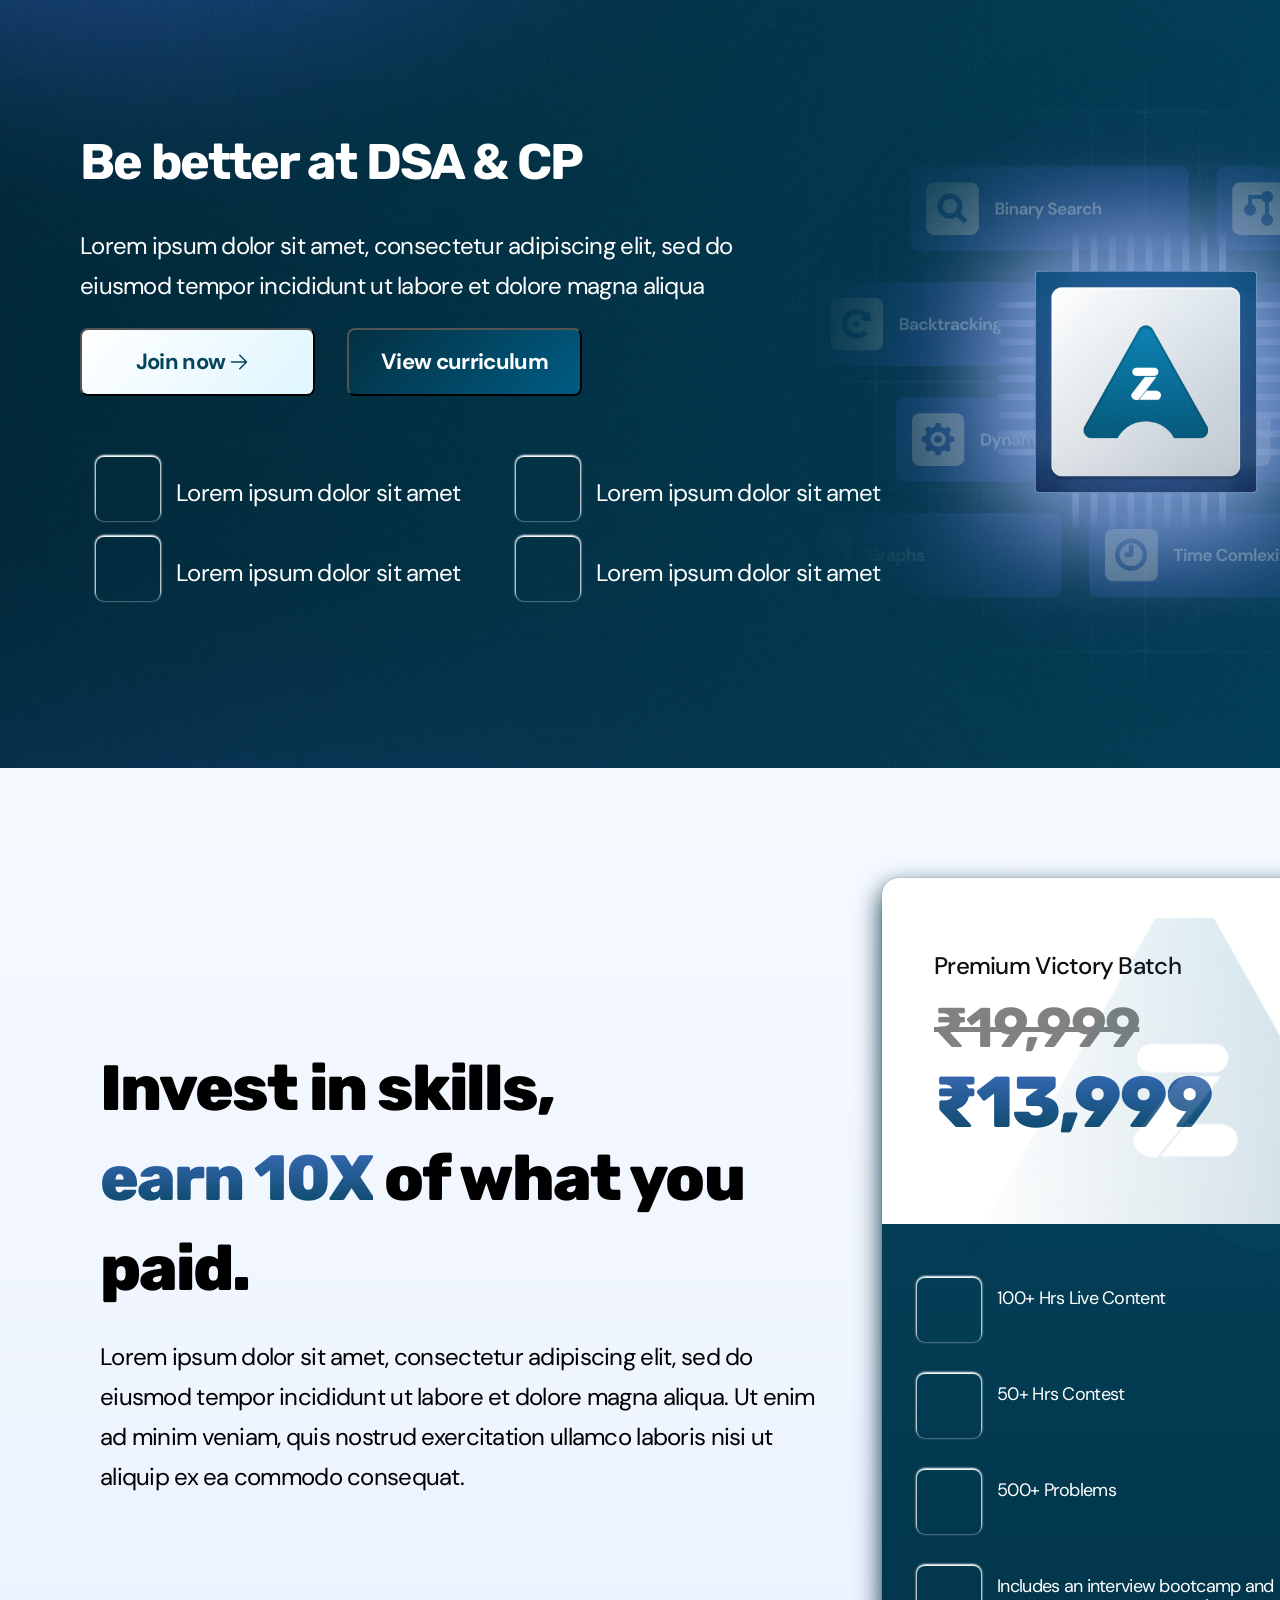
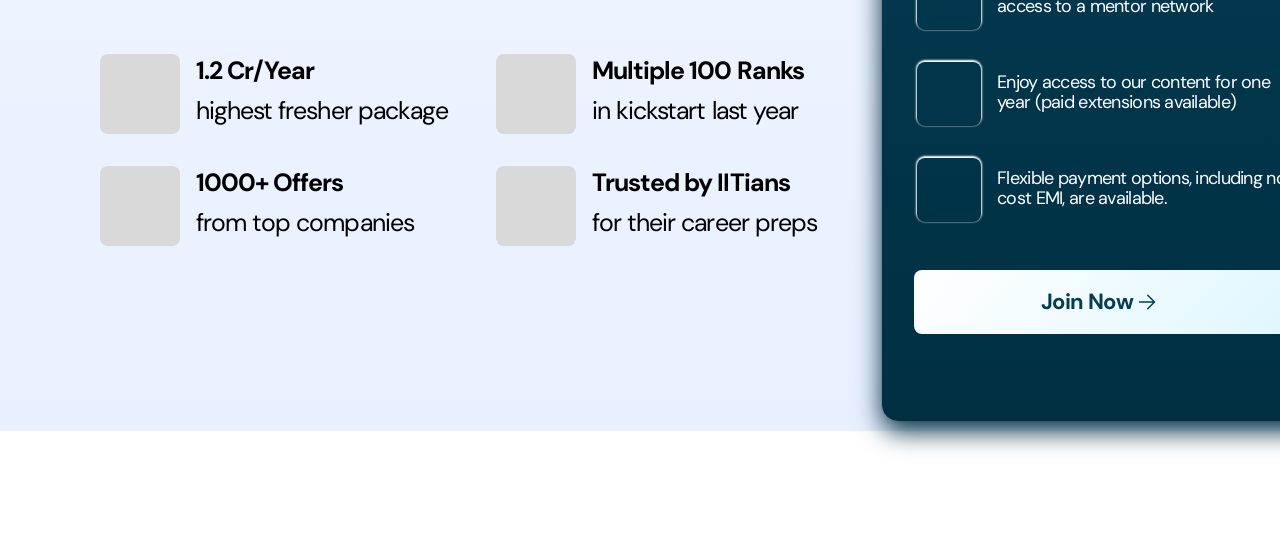
==== Day3/Algozenith/index.html @ bf8a2db0 "Add files via upload" ====
<!DOCTYPE html>
<html lang="en">
    <head>
        <meta charset="UTF-8">
        <meta name="viewport" content="width=device-width, initial-scale=1.0">
        <title>Document</title>
        <link rel="shortcut icon"
    href="https://external-content.duckduckgo.com/iu/?u=https%3A%2F%2Fwww.pngmart.com%2Ffiles%2F13%2FAvengers-A-Letter-Logo-Transparent-Background.png&f=1&nofb=1&ipt=1175922a70cca407816d7d66a7e0576eb1d2d3664b21c35c232c0d2d3e476afa&ipo=images"
    type="image/x-icon">
        <link rel="stylesheet" href="res5.css">
        <link rel="preconnect" href="https://fonts.googleapis.com">
        <link rel="preconnect" href="https://fonts.gstatic.com" crossorigin>
        <link href="https://fonts.googleapis.com/css2?family=Rubik:wght@700&display=swap" rel="stylesheet">
        <link href="https://fonts.googleapis.com/css2?family=DM+Sans&display=swap" rel="stylesheet">


    </head>
    <body>
        <div class="upper-div">
            <div class="text-div">
                <div class="ins-text-div">
                    <h1 class="top-h1">Be better at DSA & CP</h1>
                    <p class="lor-para">Lorem ipsum dolor sit amet, consectetur adipiscing elit, sed do eiusmod tempor incididunt ut labore et dolore magna aliqua</p>
                    <div class="join-button">
                        <button class="join">Join now
                            <svg class="arrow" xmlns="http://www.w3.org/2000/svg" height="1.5rem" width="2.5rem" viewbox="0 0 24 24" fill="currentColor" class="w-6 h-6">
                                <path fill-rule="evenodd" d="M3.75 12a.75.75 0 01.75-.75h13.19l-5.47-5.47a.75.75 0 011.06-1.06l6.75 6.75a.75.75 0 010 1.06l-6.75 6.75a.75.75 0 11-1.06-1.06l5.47-5.47H4.5a.75.75 0 01-.75-.75z" clip-rule="evenodd"/>
                            </svg>
                        </button>
                        <button class="join2">View curriculum</button>
                    </div>
                    <div class="four-buttons-div">
                        <div class="left-two">
                            <div class="small-para">
                                <div class="small-box"></div>
                                <div class="small-para-div">
                                    <p>Lorem ipsum dolor sit amet</p>
                                </div>
                            </div>
                            <div class="small-para">
                                <div class="small-box"></div>
                                <div class="small-para-div">
                                    <p>Lorem ipsum dolor sit amet</p>
                                </div>
                            </div>
                        </div>
                        <div class="right-two">
                            <div class="small-para">
                                <div class="small-box"></div>
                                <div class="small-para-div">
                                    <p>Lorem ipsum dolor sit amet</p>
                                </div>
                            </div>
                            <div class="small-para">
                                <div class="small-box"></div>
                                <div class="small-para-div">
                                    <p>Lorem ipsum dolor sit amet</p>
                                </div>
                            </div>
                        </div>
                    </div>
                </div>
            </div>
            <div class="img-div">
                <img class="a-img" src="Group 271.png" alt="groupu271"/>
            </div>
        </div>
        <div class="lower-div">
            <div class="text-sec-div">
                <div class="text-inside">
                    <div class="X-text">
                        Invest in skills,<br/><a class="earn">earn 10X</a>
                        of what you paid.
                    </div>
                    <div class="lor-text-2">
                        <p>Lorem ipsum dolor sit amet, consectetur adipiscing elit, sed do eiusmod tempor incididunt ut labore et dolore magna aliqua. Ut enim ad minim veniam, quis nostrud exercitation ullamco laboris nisi ut aliquip ex ea commodo consequat.</p>
                    </div>
                    <div class="four-box-more">
                        <div class="four-left-div">
                            <div class="four-left-div-flex">
                                <div class="four-box-small"></div>
                                <p>
                                    <a class="one-point">1.2 Cr/Year
                                    </a><br/>
                                    highest fresher package</p>
                            </div>
                            <div class="four-left-div-flex">
                                <div class="four-box-small"></div>
                                <p>
                                    <a class="one-point">1000+ Offers</a><br/>
                                    from top companies</p>
                            </div>
                        </div>
                        <div class="four-right-div">
                            <div class="four-left-div-flex">
                                <div class="four-box-small"></div>
                                <p>
                                    <a class="one-point">Multiple 100 Ranks
                                    </a><br/>
                                    in kickstart last year</p>
                            </div>
                            <div class="four-left-div-flex">
                                <div class="four-box-small"></div>
                                <p>
                                    <a class="one-point">Trusted by IITians</a><br/>
                                    for their career preps</p>
                            </div>
                        </div>
                    </div>
                </div>
            </div>
            <div class="pricing-div">
                <div class="premium-vict-batch">
                    <div class="premi-top">
                        <img src="Frame 215.png" alt=""/>
                        <div class="amount">
                            <p>Premium Victory Batch</p>
                            <h2 class="ninteen">₹19,999</h2>
                            <h2 class="thrteen">₹13,999</h2>
                        </div>
                    </div>
                    <div class="below-pricing-div">
                        <div class="small-para below">
                            <div class="small-box"></div>
                            <div class="new-small-box">
                                <p class="new-check-para">100+ Hrs Live Content</p>
                            </div>
                        </div>
                        <div class="small-para below">
                            <div class="small-box"></div>
                            <div class="new-small-box">
                                <p class="new-check-para">50+ Hrs Contest</p>
                            </div>
                        </div>
                        <div class="small-para below">
                            <div class="small-box"></div>
                            <div class="new-small-box">
                                <p class="new-check-para">500+ Problems</p>
                            </div>
                        </div>
                        <div class="small-para below">
                            <div class="small-box"></div>
                            <div class="new-small-box">
                                <p class="new-check-para">Includes an interview bootcamp and access to a mentor network</p>
                            </div>
                        </div>
                        <div class="small-para below">
                            <div class="small-box"></div>
                            <div class="new-small-box">
                                <p class="new-check-para">Enjoy access to our content for one year (paid extensions available)</p>
                            </div>
                        </div>
                        <div class="small-para below">
                            <div class="small-box"></div>
                            <div class="new-small-box">
                                <p class="new-check-para">Flexible payment options, including no-cost EMI, are available.</p>
                            </div>
                        </div>
                    </div>
                    <div class="but-below">Join Now <svg class="arrow" xmlns="http://www.w3.org/2000/svg" height="1.5rem" width="2.5rem" viewbox="0 0 24 24" fill="currentColor" class="w-6 h-6">
                        <path fill-rule="evenodd" d="M3.75 12a.75.75 0 01.75-.75h13.19l-5.47-5.47a.75.75 0 011.06-1.06l6.75 6.75a.75.75 0 010 1.06l-6.75 6.75a.75.75 0 11-1.06-1.06l5.47-5.47H4.5a.75.75 0 01-.75-.75z" clip-rule="evenodd"/>
                    </svg></div>
                </div>
            </div>
        </div>
    </body>
</html>
---- Day3/Algozenith/res5.css ----
body{
    margin: 0px 0px;
    font-size: 1.125rem;
    font-weight: 300;
    width: 100%;
    overflow-x: hidden;
    
}
.upper-div{
   
    width: 100%;
/*     width: 1600px; */
   background-image: url(Laptop\ &\ BG.png);
    display: flex;
    flex-direction: row;
    object-fit: cover;
}


.top-h1{
    color: #FFF;
    font-size: 50px;
    font-family: 'Rubik', sans-serif;
    font-weight: 700;
    line-height: 4rem;
    letter-spacing: -2.16px;
    word-spacing: 1px;
    margin-bottom: 32px;
}

.ins-text-div{
    /* display: flex;
    flex-direction: column;
    align-items: center;
    justify-content: center; */
    width: 100%;
    height: 100%;
    padding-left: 5rem;
    padding-top: 6rem;
}
.text-div{
    width: 60%;
    
}
.img-div{
    width: 40%;
   

}
.a-img{
    width: 755px;
    height: 763px;
    flex-shrink: 0;
    object-fit: cover;
   
}
.lor-para{
    display: flex;
width: 744px;
height: 78.143px;
flex-direction: column;
flex-shrink: 0;
color: #FFF;
font-size: 1.5rem;
font-family: 'DM Sans', sans-serif;
font-style: normal;
font-weight: 400;
line-height: 40px;
letter-spacing: -0.72px;

}

.join-button{
   
    display: flex;
    /* justify-content: space-between;
    width: 600px; */
    margin-bottom: 53px;
}
.join-button button{
text-align: center;
font-size: 22px;
font-family: 'DM Sans', sans-serif;
font-style: normal;
font-weight: 700;
line-height: 48px;
letter-spacing: -0.66px;
}
.join{
    color: #05445E;
    display: flex;
width: 235px;
padding: 8px 20px;
justify-content: center;
align-items: center;
gap: 10px;
border-radius: 8px;
background: linear-gradient(133deg, #FFF 0%, #DFF6FF 100%);
margin-right: 32px;
}
.arrow{
    margin-left: -1rem;
}
.join2{
    border-radius: 8px;
background: linear-gradient(135deg, #033042 0%, #005C83 100%);
    color: #FFF;
    text-align: center;
    font-size: 22px;
    font-family: 'DM Sans', sans-serif;
    font-style: normal;
    font-weight: 500;
    line-height: 48px;
    letter-spacing: -0.66px;
    display: flex;
width: 235px;
padding: 8px 20px;
justify-content: center;
align-items: center;
gap: 10px;
}
.four-buttons-div{
   
    width: 800px;
    height: 160px;
    flex-shrink: 0;
    display: flex;
}
.left-two{
  margin-right: 2rem;
}
.right-two{
 
}
.small-para{
    display: flex;
}
.small-para-div{
    display: flex;
width: 292px;
height: 39.072px;
flex-direction: column;
flex-shrink: 0;
}
.small-para-div p{
    color: #FFF;
font-size: 24px;
font-family: 'DM Sans', sans-serif;
font-style: normal;
font-weight: 400;
line-height: 40px;
letter-spacing: -0.72px;
}
.small-box{
    width: 64px;
height: 64px;
flex-shrink: 0;
border-radius: 8px;
border-width: 1px;

box-shadow: 0px -1px 2px 1px #fff;
margin: 0.5rem 1rem;

}


/* *************lower section***********/ 


.lower-div{
    max-width: 1920px;
    width: 100%;
    margin: 0 auto;
    background-image: url(graph.png),linear-gradient(#F6FAFF, #E8F0FF);
    display: flex;
    flex-direction: row;
    margin-bottom: 102px;
}
.text-sec-div{
    width: 65%;
   
    height: 100%;
    padding-bottom: 177px;
}

.text-inside{
     padding-left: 100px;
      width: 100%;
      height: 100%;
      
   
}
.X-text{
   
width: 744px;
flex-shrink: 0;
color: #000;
font-size: 64px;
font-family: 'Rubik', sans-serif;
font-style: normal;
font-weight: 800;
line-height: 90px;
letter-spacing: -1.92px;

margin-top: 275px;

}
.earn{
    background: -webkit-linear-gradient(#3F6FC1, #05445E);
    -webkit-background-clip: text;
    -webkit-text-fill-color: transparent;
}
.lor-text-2{
    display: flex;
width: 744px;
flex-direction: column;
flex-shrink: 0;

margin-bottom: 133px;
}
.lor-text-2 p{
    color: #000;
font-size: 24px;
font-family: DM Sans;
font-style: normal;
font-weight: 400;
line-height: 40px;
letter-spacing: -0.72px;
}
.four-box-more{
    width: 792px;
height: 200px;
flex-shrink: 0;

display: flex;
flex-direction: row;
}
.four-left-div{
    width: 50%;
    
}
.four-right-div{
    width: 50%;
   
}
.four-box-small{
    width: 80px;
    height: 80px;
    flex-shrink: 0;
    border-radius: 8px;
    background: #D9D9D9;
}
.four-left-div-flex{
    display: flex;
  margin-bottom: 10px;
}
.four-left-div-flex p{
    color: #000;
font-size: 25px;
font-family: 'DM Sans', sans-serif;
font-style: normal;
font-weight: 400;
line-height: 40px;
letter-spacing: -0.96px;
margin-left: 1rem;
margin-top: -0.2rem;

}
.one-point{
    font-weight: 700;

}
.pricing-div{
    width: 35%;
    height: 100%; 
    padding-top: 110px;
    padding-right: 50px;
    padding-left: 50px;
}
.premium-vict-batch{
    width: 450px;
height: 1143px;
display: flex;
flex-direction: column;
border-radius: 16px;
background: linear-gradient(180deg, #05445E 0%, #002F42 100%);
padding:0 0 0 0;
/* position: relative; */
box-shadow: #002F42 0px 10px 26px 0px, rgba(0, 0, 0, 0.06) 0px 0px 0px 1px;
}
.premi-top{
    width: 430px;
height: 279px;
flex-shrink: 0;
border-radius: 16px 16px 0px 0px;
background: #fff;
position: absolute;
padding-top: 40px;
padding-bottom: 27px;
padding-left: 20px;
}
.premi-top p{
    color: #0F0F0F;
font-size: 24px;
font-family: 'DM Sans', sans-serif;
font-style: normal;
font-weight: 500;
line-height: 32px;
letter-spacing: -0.72px;
}

.premi-top img{
    width: 366.592px;
height: 331.569px;
    position: absolute;
    left: 19%;
   
}
.amount{
    margin-top: 2rem;
    margin-left: 2rem;
}
.ninteen{
    color: #818181;
font-size: 56px;
font-family: 'Rubik', sans-serif;
font-style: normal;
font-weight: 700;
line-height: 1px;
letter-spacing: -1.68px;
text-decoration-line: line-through;
}
.thrteen{
    font-size: 72px;
    font-family: 'Rubik', sans-serif;

font-style: normal;
font-weight: 800;
margin-top: -1rem;
margin-bottom: 47px;
letter-spacing: -2.16px;
background: -webkit-linear-gradient(#3F6FC1, #05445E);
  -webkit-background-clip: text;
  -webkit-text-fill-color: transparent;
}
.below-pricing-div{
    width: 80%;
    margin-top: 87%;
    margin-left:1.2rem;
   margin-right: 2rem;
    height: 600px;
    flex-shrink: 0;
  
}
.below{
    margin-bottom: 1rem;
}
.new-check-para{
    color: #FFF;
font-size: 18px;
font-family: 'DM Sans', sans-serif;
font-style: normal;
font-weight: 400;
line-height: 20px;
letter-spacing: -0.72px;
}
.new-small-box{
    display: flex;
width: 300px;
flex-direction: column;
flex-shrink: 0;
}
.but-below{
    display: flex;
width: 340px;
padding: 8px 20px;
justify-content: center;
align-items: center;
gap: 10px;
border-radius: 8px;
background: linear-gradient(133deg, #FFF 0%, #DFF6FF 100%);
margin-left: 2rem;
color: #043C53;
text-align: center;
font-size: 22px;
font-family: 'DM Sans', sans-serif;
font-style: normal;
font-weight: 700;
line-height: 48px;
letter-spacing: -0.66px;
}

@media(max-width:430px){
    .upper-div{
        flex-direction: column;
        justify-content: center;
        text-align: center;
        padding: 2rem;
    }
    .lor-para{
        justify-content: center;
        text-align: center;
        padding-left: 8rem;
    }
}
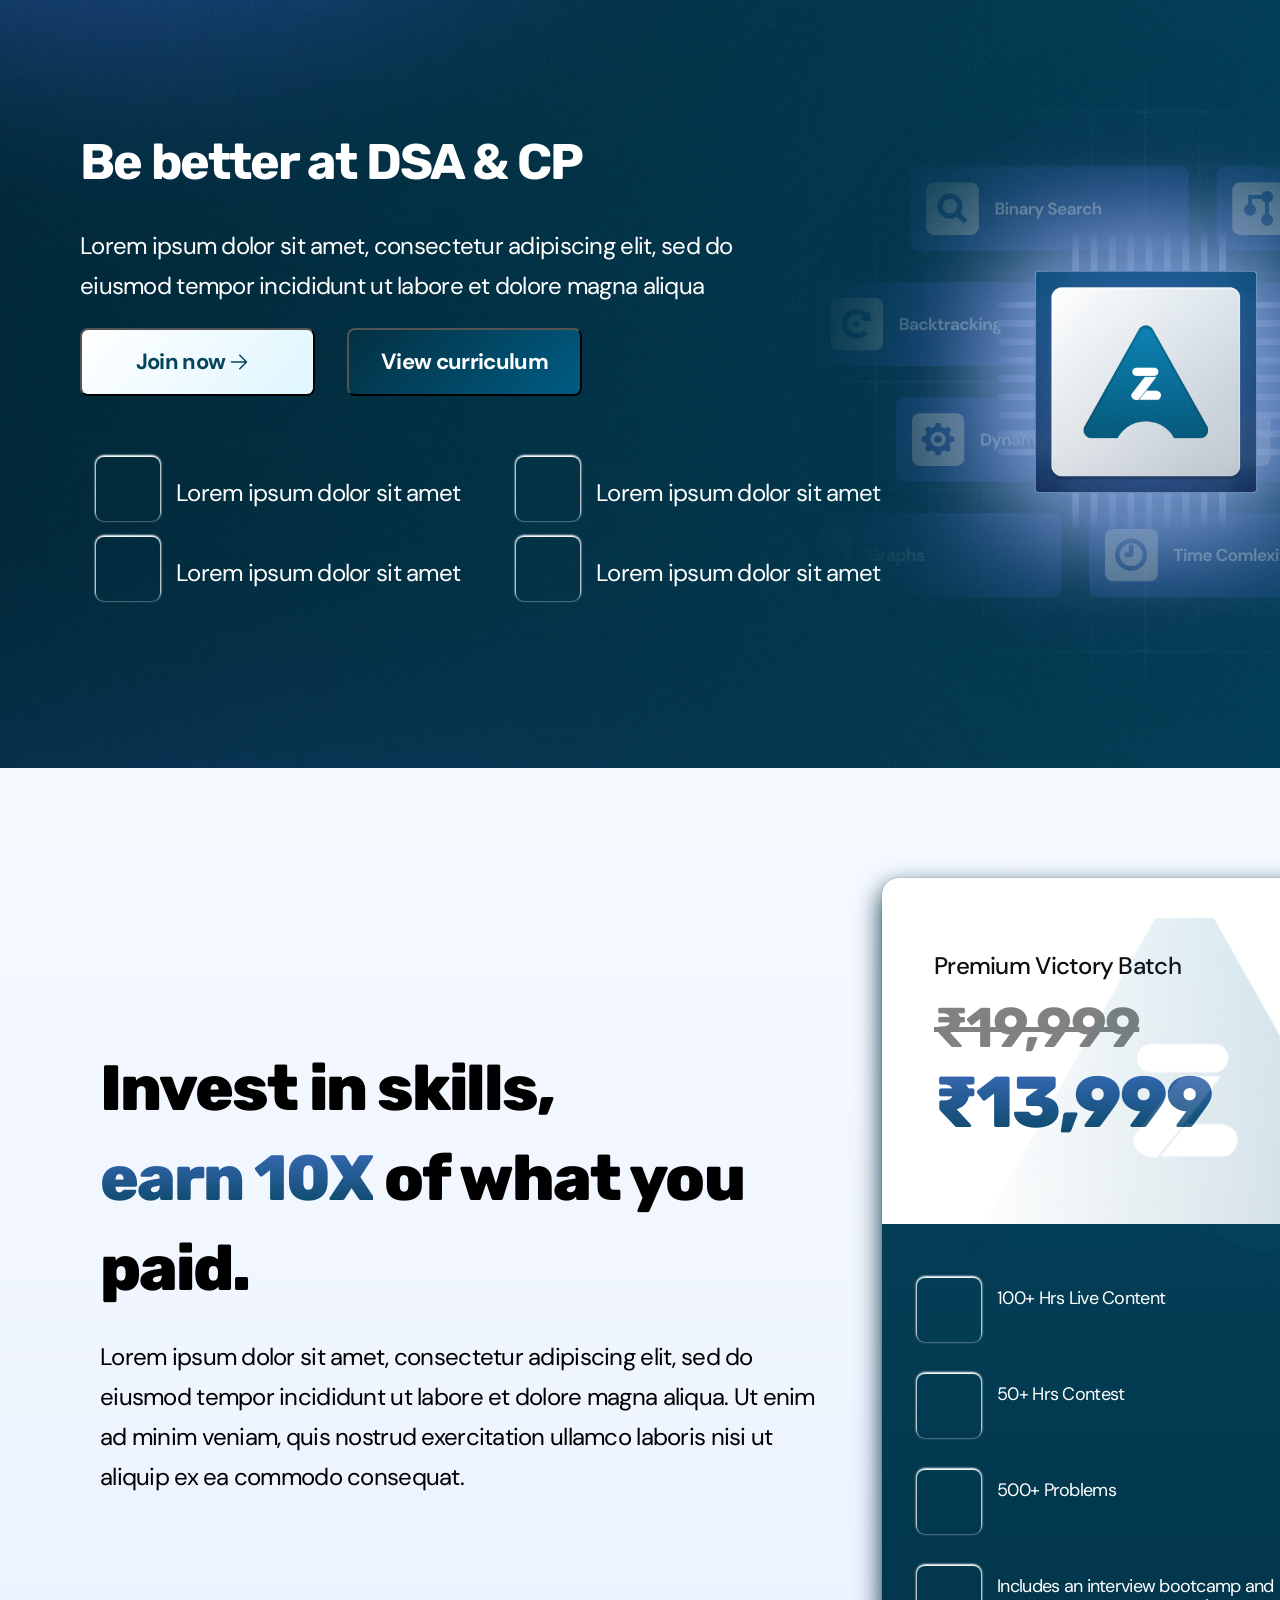
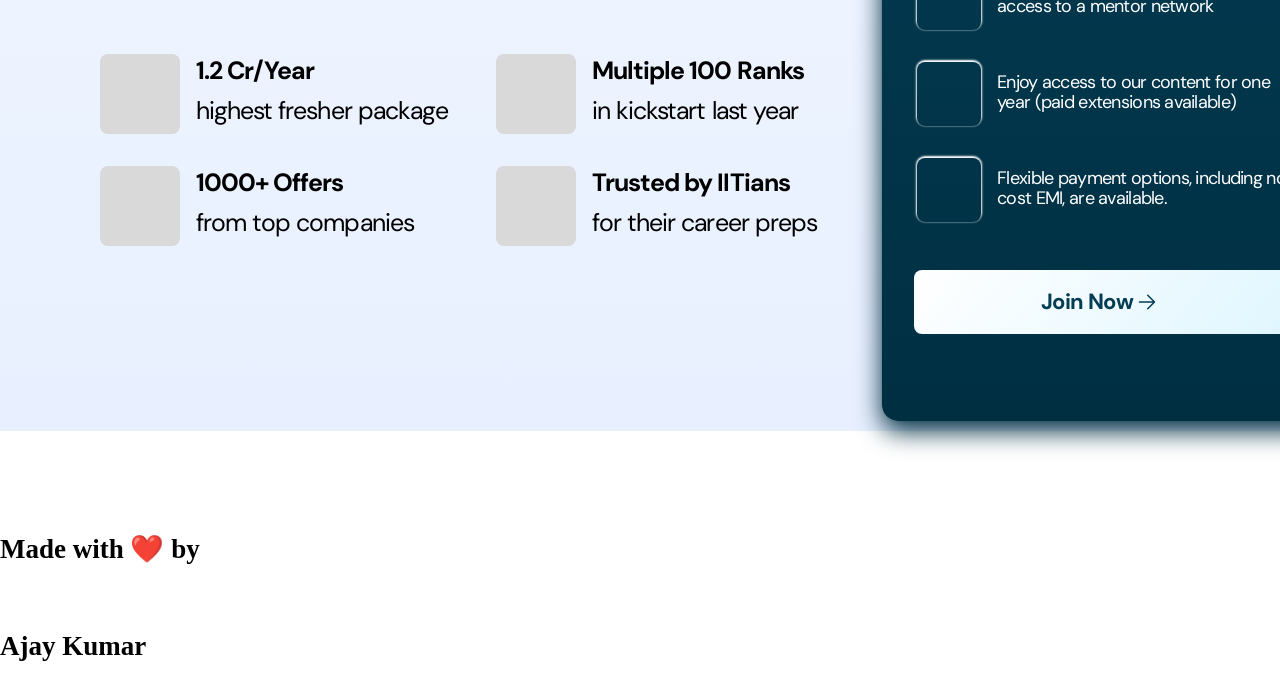
==== commit 7fb8956d: "Update index.html" ====
--- a/Day3/Algozenith/index.html
+++ b/Day3/Algozenith/index.html
@@ -163,5 +163,16 @@
                 </div>
             </div>
         </div>
+        <!-- Footer -->
+  <section id="footer">
+    <div class="footer container">
+      <h2>Made with ❤️ by  </h2> &nbsp;
+      <div class="brand">
+        <h1><span> A</span>jay <span>K</span>umar</h1>
+      </div>
+
+    </div>
+  </section>
+  <!-- End Footer -->
     </body>
 </html>
